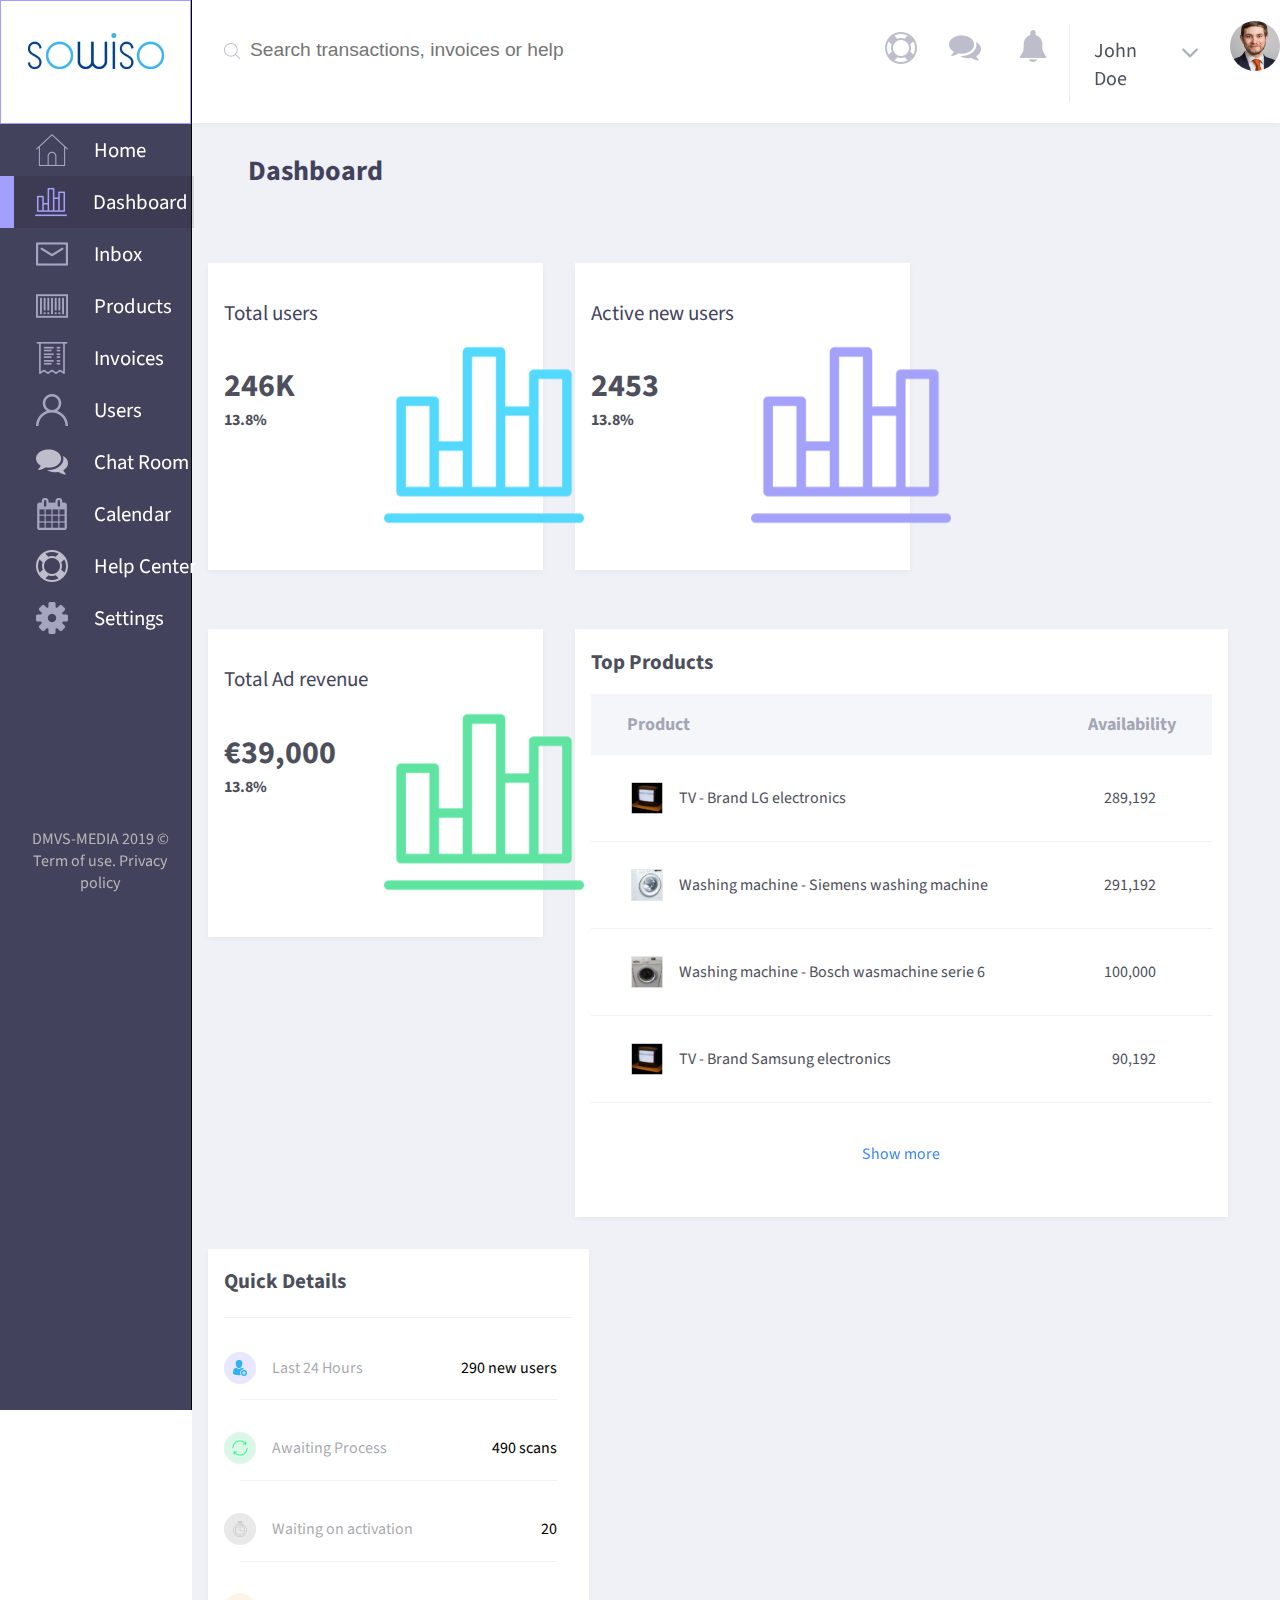
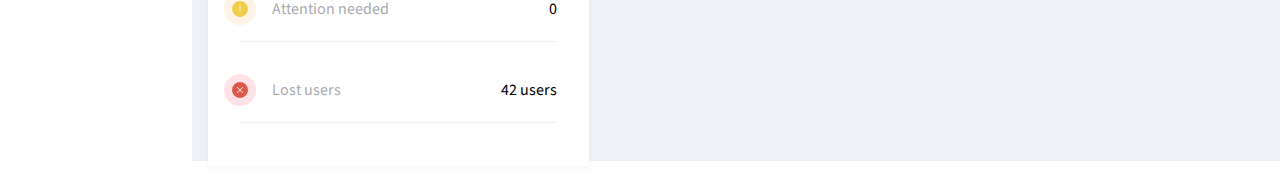
==== dashboard.html @ 72459240 "Products pagina klaar" ====
<!DOCTYPE html>
<html lang="en">

<head>
    <meta charset="UTF-8">
    <meta name="viewport" content="width=device-width, initial-scale=1.0">
    <meta http-equiv="X-UA-Compatible" content="ie=edge">
    <title>Products</title>
    <link rel="stylesheet" href="css/main.css">
    <link rel="stylesheet" href="css/dashboard.css">
    <link rel="stylesheet" href="css/progresscircle.css">

</head>

<body>

    <div class="container">
        <nav>
            <div class="navContent">
                <div class="logo">
                    <img src="images/Logo SoWISO.png" alt="logo">
                </div>

                <a href="#">
                    <span id="homeLink" class="link--text">Home</span>
                </a>
                <a href="dashboard.html" id="current">
                    <span id="dashboardLink" class="link--text">Dashboard</span>
                </a>
                <a href="#">
                    <span id="inboxLink" class="link--text">Inbox</span>
                </a>
                <a href="index.html">
                    <span id="productsLink" class="link--text">Products</span>
                </a>
                <a href="#">
                    <span id="invoicesLink" class="link--text">Invoices</span>
                </a>
                <a href="#">
                    <span id="usersLink" class="link--text">Users</span>
                </a>
                <a href="#">
                    <span id="chatLink" class="link--text">Chat Room</span>
                </a>
                <a href="#">
                    <span id="calendarLink" class="link--text">Calendar</span>
                </a>
                <a href="#">
                    <span id="supportLink" class="link--text">Help Center</span>
                </a>
                <a href="#">
                    <span id="settingsLink" class="link--text">Settings</span>
                </a>

                <p id="copyright">DMVS-MEDIA 2019 &copy;<br> <span>Term of use.</span> <span>Privacy policy</span></p>
            </div>
        </nav>

        <div class="wrapper">

            <div class="topBar">
                <form action="">
                    <label for="search"></label>
                    <input type="search" name="search" id="search" placeholder="Search transactions, invoices or help">
                </form>
                <div class="icons">
                    <img src="images/support.png" alt="support">
                    <img src="images/chat.png" alt="chat">
                    <div class="dropdown">
                        <a href="#"><img src="images/notification.png" alt="notifcations" class="dropbtn"></a>
                        <div class="dropdown-content">
                            <div>
                                <h2>Notifications</h2>
                            </div>
                            <a href="#">
                                <h3>25+ New Users - Amsterdam Zuidoost</h3>
                                <p>Dear John Doe, There 25+ new users in your Amsterdam Area</p>
                            </a>
                            <a href="#">
                                <h3>25+ New Users - Amsterdam Noord</h3>
                                <p>Are you available later today to chat?</p>
                            </a>
                            <a href="#">
                                <h3>100+ New Users - Amsterdam Zuidoost</h3>
                                <p>I will be unavailable until after 5pm today.</p>
                            </a>
                            <a href="#">
                                <h3>Alert!!! You have a new area to advertise</h3>
                                <p>Important!</p>
                            </a>
                            <a href="#">
                                <h3>10,000+ New Users - The Netherlands</h3>
                                <p>FYI there 10,000+ users in The Netherlands.</p>
                            </a>
                            <div>
                                <a href="#">See all</a>
                            </div>
                        </div>
                    </div>
                </div>
                <div class="account">
                    <div class="dropdown">
                        <a href="#" class="dropbtn">John Doe</a>
                        <div class="dropdown-content">
                            <div>
                                <span>Status:</span> <span>Online</span>
                            </div>
                            <a href="#">
                                Account settings
                            </a>
                            <a href="#">
                                Feedback
                            </a>
                            <a href="#">
                                Logout
                            </a>
                        </div>
                    </div>
                    <span class="arrow"></span>
                    <div class="profilePicture">
                        <img src="images/avatar.jpg" alt="profile picture">
                    </div>
                </div>
            </div>

            <h1 id="pageTitle">Dashboard</h1>

            <div class="content">
                <div class="totalUsers tiny">
                    <div class="itemContent">
                        <h5 class="contentTitle">Total users</h5>
                        <span class="amount">246K</span>
                        <span class="negative percentage">13.8%</span>
                        <img src="images/chartBlue.png" alt="bars">
                    </div>
                </div>
                <div class="activeNewUsers tiny">
                    <div class="itemContent">
                        <h5 class="contentTitle">Active new users</h5>
                        <span class="amount">2453</span>
                        <span class="positive percentage">13.8%</span>
                        <img src="images/chartPurple.png" alt="bars">
                    </div>
                </div>
                <div class="totalAdRev tiny">
                    <div class="itemContent">
                        <h5 class="contentTitle">Total Ad revenue</h5>
                        <span class="amount">€39,000</span>
                        <span class="negative percentage">13.8%</span>
                        <img src="images/chartGreen.png" alt="bars">
                    </div>
                </div>

                <div class="topProducts big">
                    <div class="itemContent">
                        <h2 class="contentTitle">Top Products</h2>
                        <table>
                            <thead>
                                <tr>
                                    <td>Product</td>
                                    <td>Availability</td>
                                </tr>
                            </thead>
                            <tbody>
                                <tr>
                                    <td class="product product1">TV - Brand LG electronics</td>
                                    <td>289,192</td>
                                </tr>
                                <tr>
                                    <td class="product product2">Washing machine - Siemens washing machine</td>
                                    <td>291,192</td>
                                </tr>
                                <tr>
                                    <td class="product product3">Washing machine - Bosch wasmachine serie 6</td>
                                    <td>100,000</td>
                                </tr>
                                <tr>
                                    <td class="product product4">TV - Brand Samsung electronics</td>
                                    <td>90,192</td>
                                </tr>
                            </tbody>
                        </table>
                        <a href="#" class="topProducts--link">Show more</a>
                    </div>
                </div>

                <div class="quickDetails small">
                    <div class="itemContent">
                        <h2 class="contentTitle">Quick Details</h2>

                        <div class="quickDetails--item">
                            <span class="newUsers">Last 24 Hours</span>
                            <span>290 new users</span>
                        </div>
                        <div class="quickDetails--item">
                            <span class="scans">Awaiting Process</span>
                            <span>490 scans</span>
                        </div>
                        <div class="quickDetails--item">
                            <span class="waiting">Waiting on activation</span>
                            <span>20</span>
                        </div>
                        <div class="quickDetails--item">
                            <span class="attention">Attention needed</span>
                            <span>0</span>
                        </div>
                        <div class="quickDetails--item">
                            <span class="lostUsers">Lost users</span>
                            <span>42 users</span>
                        </div>
                    </div>
                </div>

            </div>
        </div>
    </div>

    <script src="js/main.js"></script>
    <script src="https://code.jquery.com/jquery-3.3.1.slim.min.js"
        integrity="sha384-q8i/X+965DzO0rT7abK41JStQIAqVgRVzpbzo5smXKp4YfRvH+8abtTE1Pi6jizo" crossorigin="anonymous">
    </script>
    <script src="js/progresscircle.js"></script>

    <script>
        $(document).ready(function () {
            $(function () {
                $('.circlechart').circlechart();
            });
        });
    </script>
</body>

</html>
---- css/main.css ----
@import url('https://fonts.googleapis.com/css?family=Source+Sans+Pro&display=swap');

html {
    height: 100%;
}

body {
    height: 100%;
    margin: 0;
    padding: 0;
    font-family: 'Source Sans Pro', sans-serif;
}

.container {
    height: 100%;
    display: grid;
    grid-template-columns: 15% auto;
}

nav {
    height: 1410px;
    border-right: 1px solid black;
    background: #43425D;
}

.navContent {
    position: sticky;
    top: 0;
    left: 0;
}

.navContent a {
    color: #FFFFFF;
    text-decoration: none;
    font-size: 1.3em;
    display: block;
    width: 100%;
    height: 2.5em;
}

.navContent .link--text {
    position: relative;
    top: .6em;
    left: 1em;
}

.navContent a .link--text:before {
    content: '';
    padding: 1.5em;
    margin: 0 .5em 0 0;
    background-repeat: no-repeat;
    background-position: center center;
}

.navContent a:nth-of-type(1) .link--text:before {
    background-image: url(../images/navIcons/home.png);
}

.navContent a:nth-of-type(2) .link--text:before {
    background-image: url(../images/navIcons/dashboard.png);
}

.navContent a:nth-of-type(3) .link--text:before {
    background-image: url(../images/navIcons/inbox.png);
}

.navContent a:nth-of-type(4) .link--text:before {
    background-image: url(../images/navIcons/products.png);
}

.navContent a:nth-of-type(5) .link--text:before {
    background-image: url(../images/navIcons/invoices.png);
}

.navContent a:nth-of-type(6) .link--text:before {
    background-image: url(../images/navIcons/users.png);
}

.navContent a:nth-of-type(7) .link--text:before {
    background-image: url(../images/chat.png);
}

.navContent a:nth-of-type(8) .link--text:before {
    background-image: url(../images/navIcons/calendar.png);
}

.navContent a:nth-of-type(9) .link--text:before {
    background-image: url(../images/support.png);
}

.navContent a:nth-of-type(10) .link--text:before {
    background-image: url(../images/navIcons/settings.png);
}


#current {
    border-left: #A3A0FB .7em solid;
    background: #0000001A;
    width: 94%;
}

#current .link--text {
    left: .3em;
}

.navContent #copyright {
    position: absolute;
    top: 92vh;
    left: 1.5em;
    text-align: center;
    max-width: 80%;
    margin: 0 auto;
    color: #B7B7B7;
}

.navContent .logo {
    background: #FFFFFF;
    border: 1px solid #A39EFE;
    height: 13.5vh;
    text-align: center;
}

.logo img {
    margin: 2em auto;
}

#copyright span {
    cursor: pointer;
}

.wrapper {
    height: 100%;
    display: grid;
    grid-template-rows: 7% 7% auto;
}

.topBar {
    position: sticky;
    top: 0;
    z-index: 1;
    background: #FFFFFF;
    box-shadow: 0px 2px 6px #0000000A;
    display: grid;
    grid-template-columns: 60% auto auto;
}

.topBar .icons {
    display: flex;
    justify-content: end;
    max-height: 60%;
    border-right: 1px solid #EBEBF2;
    margin: 1.5em;
}

.icons img {
    max-height: 32px;
    margin: .5em 1em;
    cursor: pointer;
}

#search {
    width: 70%;
    border: none;
    margin: 2em 0;
    font-size: 1.2em
}

label[for=search] {
    margin: 0 .5em 0 2em;
}

label[for=search]:before {
    content: "";
    background: url(../images/search.png);
    background-position: center center;
    background-repeat: no-repeat;
    background-size: contain;
    padding: .5em;
}


/*----------------------------------------------------------------------------*/

/* The dropdown container */
.icons .dropdown {
    overflow: hidden;
}

/* Dropdown button */
.icons .dropdown .dropbtn {
    font-size: 20px;
    border: none;
    outline: none;
    color: #d1e8e2;
    background-color: inherit;
    font-family: inherit;
    margin: 0;
    width: min-content;
    margin: .3em 1em;
}

/* Dropdown content (hidden by default) */
.icons .dropdown-content {
    display: none;
    position: absolute;
    background-color: #FFFFFF;
    min-width: 100px;
    box-shadow: 0px 2px 10px #00000027;
    z-index: 1;
}

.icons .dropdown-content {
    top: 4.5em;
    right: 13em;
}

/* Links inside the dropdown */
.icons .dropdown-content a {
    float: none;
    color: #4D4F5C;
    background-color: #FAFAFA;
    padding: 1px 16px;
    text-decoration: none;
    display: block;
    text-align: left;
}

icons .dropdown-content a {
    background-color: #FFFFFF;
}

.icons .dropdown-content a p {
    color: #43425D;
}

.icons .dropdown-content div {
    text-align: center;
    color: #4D4F5C;
    background: white;
}

.icons .dropdown-content div a {
    text-align: center;
    color: #3B86FF;
    background: white;
    padding: 1em;
}

/* Add a grey background color to dropdown links on hover */
.icons .dropdown-content a:hover {
    background-color: rgba(100, 100, 100, 0.5);
}

/* Show the dropdown menu on hover */
.icons .dropdown:hover .dropdown-content {
    display: block;
    border-radius: 4px;
}

/*----------------------------------------------------------------------------*/

.account {
    display: flex;
    margin: 2.3em 0;
}

.account a {
    text-decoration: none;
    color: #4D4F5C;
}

.account .dropdown:hover+.arrow {
    background-image: url(../images/upArrow.png);
}

.account .arrow {
    position: relative;
    right: 2em;
    top: -.75em;
    background-image: url(../images/downArrow.png);
    background-repeat: no-repeat;
    background-size: contain;
    background-position: center center;
    padding: 0 .5em;
}

.account .profilePicture img {
    width: 50px;
    height: 50px;
    position: relative;
    top: -1em;
    border-radius: 50%;
    object-fit: cover;
}

/*----------------------------------------------------------------------------*/

/* The dropdown container */
.account .dropdown {
    overflow: hidden;
    padding-right: 50px;
}

/* Dropdown button */
.account .dropdown .dropbtn {
    font-size: 20px;
    border: none;
    outline: none;
    color: #4D4F5C;
    background-color: inherit;
    font-family: inherit;
    margin: 0;
}

/* Dropdown content (hidden by default) */
.account .dropdown-content {
    display: none;
    position: absolute;
    background-color: #FFFFFF;
    min-width: 200px;
    box-shadow: 0px 2px 10px #00000027;
    z-index: 1;
    top: 4em;
    right: 6em;
}

/* Links inside the dropdown */
.account .dropdown-content a,
.account .dropdown-content div {
    float: none;
    color: #4D565C;
    padding: 15px 16px;
    text-decoration: none;
    display: block;
    border-bottom: 1px solid #F1F1F3;
    width: 60%;
    margin: 0 auto;
    text-align: center;
}

.account .dropdown-content a:last-of-type {
    border-bottom: none;
}

.account .dropdown-content span:first-of-type {
    color: #4D565C;
}

.account .dropdown-content span:last-of-type {
    color: #007C0A;
}

.account .dropdown-content span {
    font-weight: bold;
    cursor: default;
}

/* Add a grey background color to dropdown links on hover */
.account .dropdown-content a:hover {
    color: black;
}

/* Show the dropdown menu on hover */
.account .dropdown:hover .dropdown-content {
    display: block;
    border-radius: 4px;
}


/*----------------------------------------------------------------------------*/


.wrapper {
    background: #F0F0F7;
    height: 100%;
}

#pageTitle {
    margin: 1em 2em;
    color: #43425D;
    font-size: 28px;
}
---- css/dashboard.css ----
#dashboardLink:before {
  background-image: url(../images/navIcons/dashboardCurrent.png);
}

.content {
  display: flex;
  flex-wrap: wrap;
  /*   display: grid;
  grid-template-areas: "top top quick"
                       "money other other";
  grid-gap: 1em; */
  height: 100%;
  /*   margin: 0 1em; */
}

.content div {
  margin: 1em;
}

.big {
  width: 60%;
}

.small {
  width: 35%;
}

.tiny {
  width: 30.8%;
  height: 20%;
}

.contentTitle {
  color: #4D4F5C;
  font-size: 21px;
  text-align: left;
}

.topProducts,
.quickDetails,
.totalUsers,
.activeNewUsers,
.totalAdRev
{
  background: #FFFFFF;
  box-shadow: 0px 2px 6px #0000000A;
}

.totalUsers .itemContent span,
.activeNewUsers .itemContent span,
.totalAdRev .itemContent span {
  display: block;
  color: #4D4F5C;
  font-weight: bold;
  font-size: 2em;
}

.totalUsers .itemContent .percentage,
.activeNewUsers .itemContent .percentage,
.totalAdRev .itemContent .percentage {
  font-size: initial;
  
}

.totalUsers .itemContent img,
.activeNewUsers .itemContent img,
.totalAdRev .itemContent img {
  position: relative;
  bottom: 6em;
  left: 10em;
  width: 200px;
}

.totalUsers .itemContent h5,
.activeNewUsers .itemContent h5,
.totalAdRev .itemContent h5 {
  font-weight: normal;
  color: #43425D;
}

.topProducts {
  grid-area: top;
  text-align: center;
  padding-bottom: 3em;
}

.quickDetails {
  grid-area: quick;
}

.moneyStats {
  grid-area: money;
}

.nogIets {
  grid-area: other;
}

.topProducts table {
  width: 100%;
  border-collapse: collapse;
}

.topProducts thead {
  background: #F5F6FA;
  color: #A3A6B4;
  font-weight: bold;
  font-size: 18px;
}

.topProducts thead td {
  padding: 1em 2em;
}

.topProducts tbody td {
  padding: 2em 3.5em;
}

.topProducts td:first-of-type {
  text-align: left;
}

.topProducts td:last-of-type {
  text-align: right;
}

.topProducts tbody {
  color: #4D4F5C;
}

.topProducts tbody tr {
  border-bottom: 1px solid #F1F1F3;
}

.topProducts .product1:before {
  content: "";
  background: url(../images/Product.Img.png);
  background-position: center center;
  background-repeat: no-repeat;
  background-size: contain;
  position: relative;
  right: 1em;
  padding: 1em;
}

.topProducts .product2:before {
  content: "";
  background: url(../images/Product.Img-1.png);
  background-position: center center;
  background-repeat: no-repeat;
  background-size: contain;
  position: relative;
  right: 1em;
  padding: 1em;
}

.topProducts .product3:before {
  content: "";
  background: url(../images/Product.Img-2.png);
  background-position: center center;
  background-repeat: no-repeat;
  background-size: contain;
  position: relative;
  right: 1em;
  padding: 1em;
}

.topProducts .product4:before {
  content: "";
  background: url(../images/Product.Img.png);
  background-position: center center;
  background-repeat: no-repeat;
  background-size: contain;
  position: relative;
  right: 1em;
  padding: 1em;
}

.topProducts--link,
.moneyStats--link {
  color: #3B86FF;
  text-decoration: none;
  width: 100%;
  position: relative;
  top: 2.5em;
}

.quickDetails h2,
.quickDetails--item {
  padding-bottom: 1em;
  border-bottom: 1px solid #F1F1F3;
}

.quickDetails--item {
  padding: 1.3em 0;
}

.quickDetails--item span:first-of-type {
  color: rgba(77, 79, 92, .5);
  text-align: left;
}

.quickDetails--item span:first-of-type:before {
  content: "";
  background-position: center center;
  background-repeat: no-repeat;
  background-size: contain;
  position: relative;
  right: 1em;
  padding: 1em;
}

.quickDetails--item .newUsers:before {
  background: url(../images/new-user1.png);
}

.quickDetails--item .scans:before {
  background: url(../images/recycle1.png);
}

.quickDetails--item .waiting:before {
  background: url(../images/timer1.png);
}

.quickDetails--item .attention:before {
  background: url(../images/warning1.png);
}

.quickDetails--item .lostUsers:before {
  background: url(../images/error1.png);
}

.quickDetails--item span:last-of-type {
  text-align: right;
  float: right;
}
---- css/progresscircle.css ----
/**
 * Inspiration for this project found at:
 * https://markus.oberlehner.net/blog/pure-css-animated-svg-circle-chart
 * 1. The `reverse` animation direction plays the animation backwards
 *    which makes it start at the stroke offset 100 which means displaying
 *    no stroke at all and animating it to the value defined in the SVG
 *    via the inline `stroke-dashoffset` attribute.
 * 2. Rotate by -90 degree to make the starting point of the
 *    stroke the top of the circle.
 * 3. Using CSS transforms on SVG elements is not supported by Internet Explorer
 *    and Edge, use the transform attribute directly on the SVG element as a
 * .  workaround.
 */

.circle-chart {
  width: 150px;
  height: 150px;
}

.circle-chart__circle {
  stroke: #00acc1;
  stroke-width: 2;
  stroke-linecap: square;
  fill: none;
  animation: circle-chart-fill 2s reverse;
  /* 1 */
  transform: rotate(-90deg);
  /* 2, 3 */
  transform-origin: center;
  /* 4 */
}

/**
 * 1. Rotate by -90 degree to make the starting point of the
 *    stroke the top of the circle.
 * 2. Scaling mirrors the circle to make the stroke move right
 *    to mark a positive chart value.
 * 3. Using CSS transforms on SVG elements is not supported by Internet Explorer
 *    and Edge, use the transform attribute directly on the SVG element as a
 * .  workaround.
 */

.circle-chart__circle--negative {
  transform: rotate(-90deg) scale(1, -1);
  /* 1, 2, 3 */
}

.circle-chart__background {
  stroke: #efefef;
  stroke-width: 2;
  fill: none;
}

.circle-chart__info {
  /*   animation: circle-chart-appear 2s forwards; */
  opacity: 1;
  /*   transform: translateY(0.3em); */
}

.circle-chart__percent {
  alignment-baseline: central;
  text-anchor: middle;
  font-size: 8px;
}

.circle-chart__subline {
  alignment-baseline: central;
  text-anchor: middle;
  font-size: 4px;
}

.success-stroke {
  stroke: rgb(0, 174, 255);
}

.warning-stroke {
  stroke: #ffbb33;
}

.danger-stroke {
  stroke: #ff4444;
}

@keyframes circle-chart-fill {
  /*   to { stroke-dasharray: 0 100; } */
}

@keyframes circle-chart-appear {
  to {
    opacity: 1;
    transform: translateY(0);
  }
}
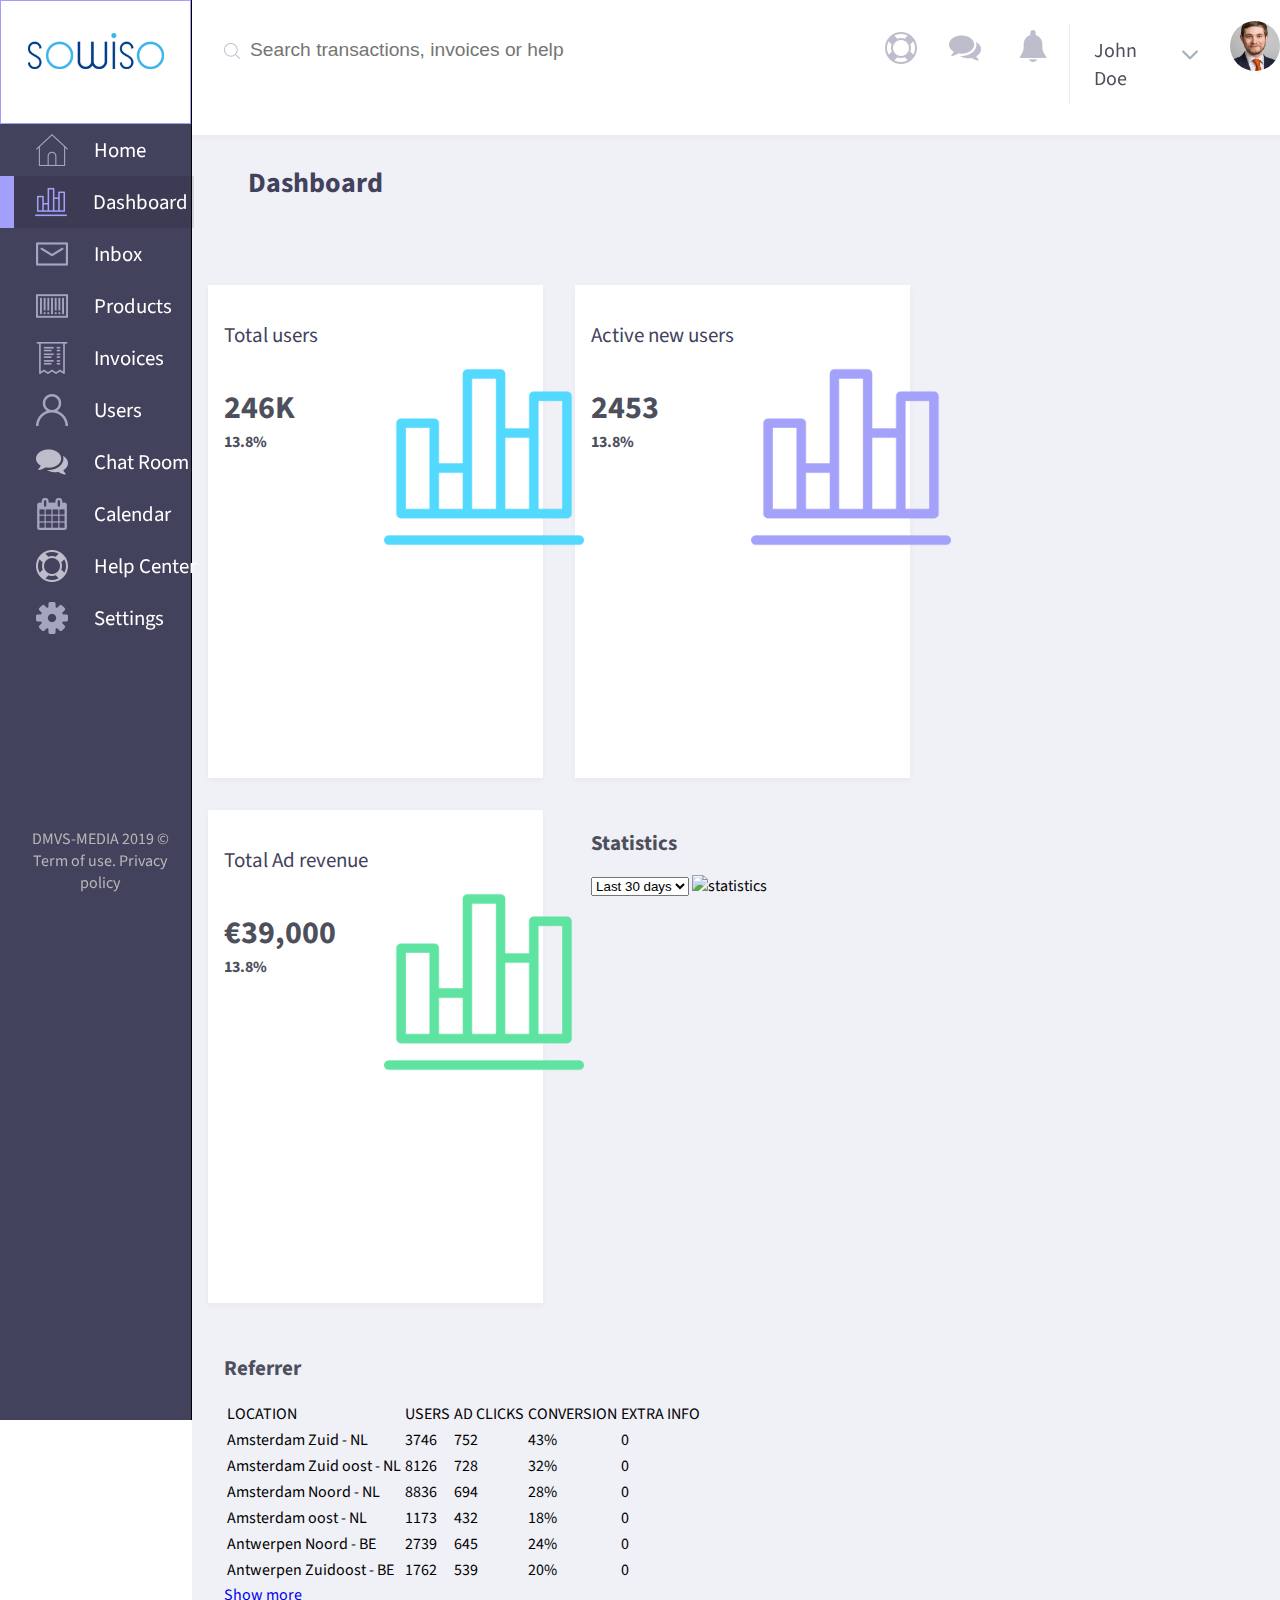
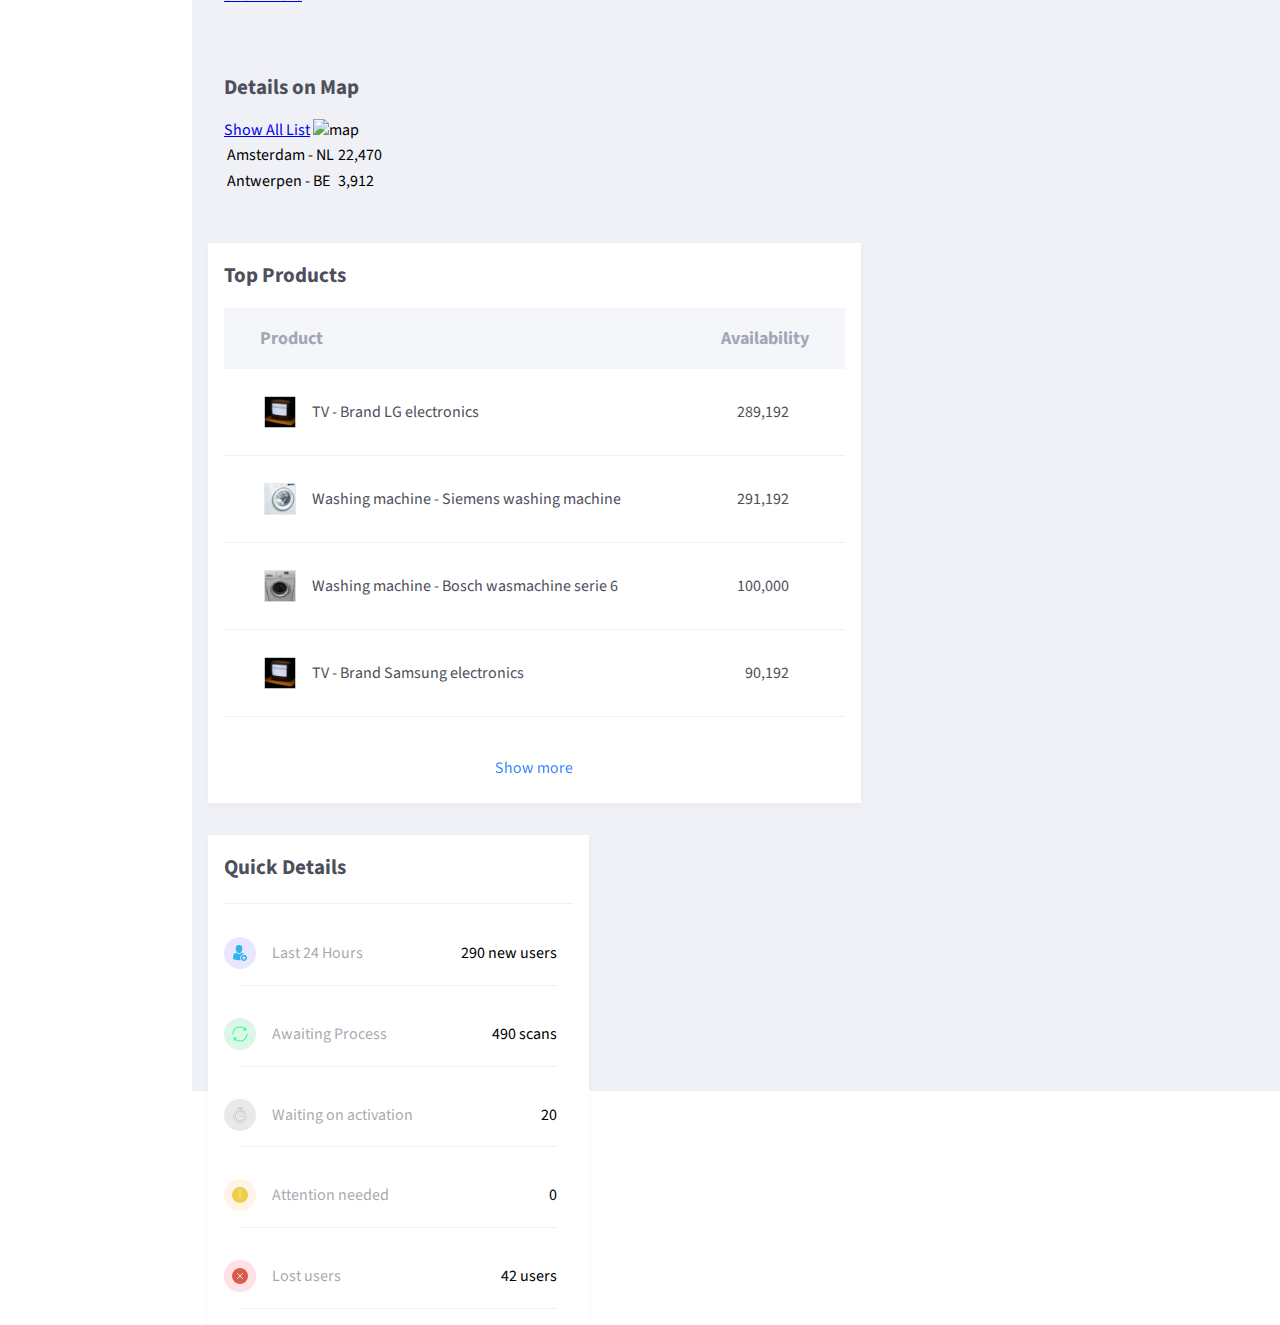
==== commit 8f440659: "done" ====
--- a/dashboard.html
+++ b/dashboard.html
@@ -5,7 +5,7 @@
     <meta charset="UTF-8">
     <meta name="viewport" content="width=device-width, initial-scale=1.0">
     <meta http-equiv="X-UA-Compatible" content="ie=edge">
-    <title>Products</title>
+    <title>Dashboard</title>
     <link rel="stylesheet" href="css/main.css">
     <link rel="stylesheet" href="css/dashboard.css">
     <link rel="stylesheet" href="css/progresscircle.css">
@@ -18,38 +18,49 @@
         <nav>
             <div class="navContent">
                 <div class="logo">
-                    <img src="images/Logo SoWISO.png" alt="logo">
+                    <img class="theLogo" src="images/Logo SoWISO.png" alt="logo">
+                    <img class="hamburger" src="images/menu.png" alt="">
                 </div>
 
                 <a href="#">
                     <span id="homeLink" class="link--text">Home</span>
+                    <img class="smallNavImage" src="images/navIcons/home.png" alt="">
                 </a>
                 <a href="dashboard.html" id="current">
                     <span id="dashboardLink" class="link--text">Dashboard</span>
+                    <img class="smallNavImage" src="images/navIcons/dashboardCurrent.png" alt="">
                 </a>
                 <a href="#">
                     <span id="inboxLink" class="link--text">Inbox</span>
+                    <img class="smallNavImage" src="images/navIcons/inbox.png" alt="">
                 </a>
                 <a href="index.html">
                     <span id="productsLink" class="link--text">Products</span>
+                    <img class="smallNavImage" src="images/navIcons/products.png" alt="">
                 </a>
                 <a href="#">
                     <span id="invoicesLink" class="link--text">Invoices</span>
+                    <img class="smallNavImage" src="images/navIcons/invoices.png" alt="">
                 </a>
                 <a href="#">
                     <span id="usersLink" class="link--text">Users</span>
+                    <img class="smallNavImage" src="images/navIcons/users.png" alt="">
                 </a>
                 <a href="#">
                     <span id="chatLink" class="link--text">Chat Room</span>
+                    <img class="smallNavImage" src="images/chat.png" alt="">
                 </a>
                 <a href="#">
                     <span id="calendarLink" class="link--text">Calendar</span>
+                    <img class="smallNavImage" src="images/navIcons/calendar.png" alt="">
                 </a>
                 <a href="#">
                     <span id="supportLink" class="link--text">Help Center</span>
+                    <img class="smallNavImage" src="images/support.png" alt="">
                 </a>
                 <a href="#">
                     <span id="settingsLink" class="link--text">Settings</span>
+                    <img class="smallNavImage" src="images/navIcons/settings.png" alt="">
                 </a>
 
                 <p id="copyright">DMVS-MEDIA 2019 &copy;<br> <span>Term of use.</span> <span>Privacy policy</span></p>
@@ -111,7 +122,7 @@
                             <a href="#">
                                 Feedback
                             </a>
-                            <a href="#">
+                            <a href="logreg.html">
                                 Logout
                             </a>
                         </div>
@@ -148,6 +159,100 @@
                         <span class="amount">€39,000</span>
                         <span class="negative percentage">13.8%</span>
                         <img src="images/chartGreen.png" alt="bars">
+                    </div>
+                </div>
+
+                <div class="statistics huge">
+                    <div class="itemContent">
+                        <h2 class="contentTitle">Statistics</h2>
+                        <select name="" id="">
+                            <option value="last30days" selected>Last 30 days</option>
+                        </select>
+                        <img src="images/statistics.png" alt="statistics">
+                    </div>
+                </div>
+
+                <div class="referrer big">
+                    <div class="itemContent">
+                        <h2 class="contentTitle">Referrer</h2>
+                        <table>
+                            <thead>
+                                <tr>
+                                    <td>LOCATION</td>
+                                    <td>USERS</td>
+                                    <td>AD CLICKS</td>
+                                    <td>CONVERSION</td>
+                                    <td>EXTRA INFO</td>
+                                </tr>
+                            </thead>
+                            <tbody>
+                                <tr>
+                                    <td>Amsterdam Zuid - NL</td>
+                                    <td>3746</td>
+                                    <td>752</td>
+                                    <td>43%</td>
+                                    <td>0</td>
+                                </tr>
+                                <tr>
+                                    <td>Amsterdam Zuid oost - NL</td>
+                                    <td>8126</td>
+                                    <td>728</td>
+                                    <td>32%</td>
+                                    <td>0</td>
+                                </tr>
+                                <tr>
+                                    <td>Amsterdam Noord - NL</td>
+                                    <td>8836</td>
+                                    <td>694</td>
+                                    <td>28%</td>
+                                    <td>0</td>
+                                </tr>
+                                <tr>
+                                    <td>Amsterdam oost - NL</td>
+                                    <td>1173</td>
+                                    <td>432</td>
+                                    <td>18%</td>
+                                    <td>0</td>
+                                </tr>
+                                <tr>
+                                    <td>Antwerpen Noord - BE</td>
+                                    <td>2739</td>
+                                    <td>645</td>
+                                    <td>24%</td>
+                                    <td>0</td>
+                                </tr>
+                                <tr>
+                                    <td>Antwerpen Zuidoost - BE</td>
+                                    <td>1762</td>
+                                    <td>539</td>
+                                    <td>20%</td>
+                                    <td>0</td>
+                                </tr>
+                            </tbody>
+                        </table>
+                        <a href="#" class="referrer--link">Show more</a>
+                    </div>
+                </div>
+
+                <div class="theMap small">
+                    <div class="itemContent">
+                        <h2 class="contentTitle">Details on Map</h2>
+                        <a href="#">Show All List</a>
+                        <img src="images/map.png" alt="map">
+                        <table>
+                            <tr>
+                                <td>
+                                    <span>Amsterdam - NL</span>
+                                </td>
+                                <td>22,470</td>
+                            </tr>
+                            <tr>
+                                <td>
+                                    <span>Antwerpen - BE</span>
+                                </td>
+                                <td>3,912</td>
+                            </tr>
+                        </table>
                     </div>
                 </div>
 
--- a/css/main.css
+++ b/css/main.css
@@ -17,8 +17,14 @@
     grid-template-columns: 15% auto;
 }
 
+.loginContainer {
+    height: 100%;
+    display: grid;
+    grid-template-columns: 50% 50%;
+}
+
 nav {
-    height: 1410px;
+    height: 1420px;
     border-right: 1px solid black;
     background: #43425D;
 }
@@ -92,6 +98,20 @@
     background-image: url(../images/navIcons/settings.png);
 }
 
+.navContent .hamburger {
+    display: none;
+}
+
+.navContent .smallNavImage {
+    display: none;
+    position: relative;
+    left: 1.5em;
+    top: .5em;
+}
+
+.navContent #current .smallNavImage {
+    left: .8em;
+}
 
 #current {
     border-left: #A3A0FB .7em solid;
@@ -131,7 +151,7 @@
 .wrapper {
     height: 100%;
     display: grid;
-    grid-template-rows: 7% 7% auto;
+    grid-template-rows: 5% 5% auto;
 }
 
 .topBar {
